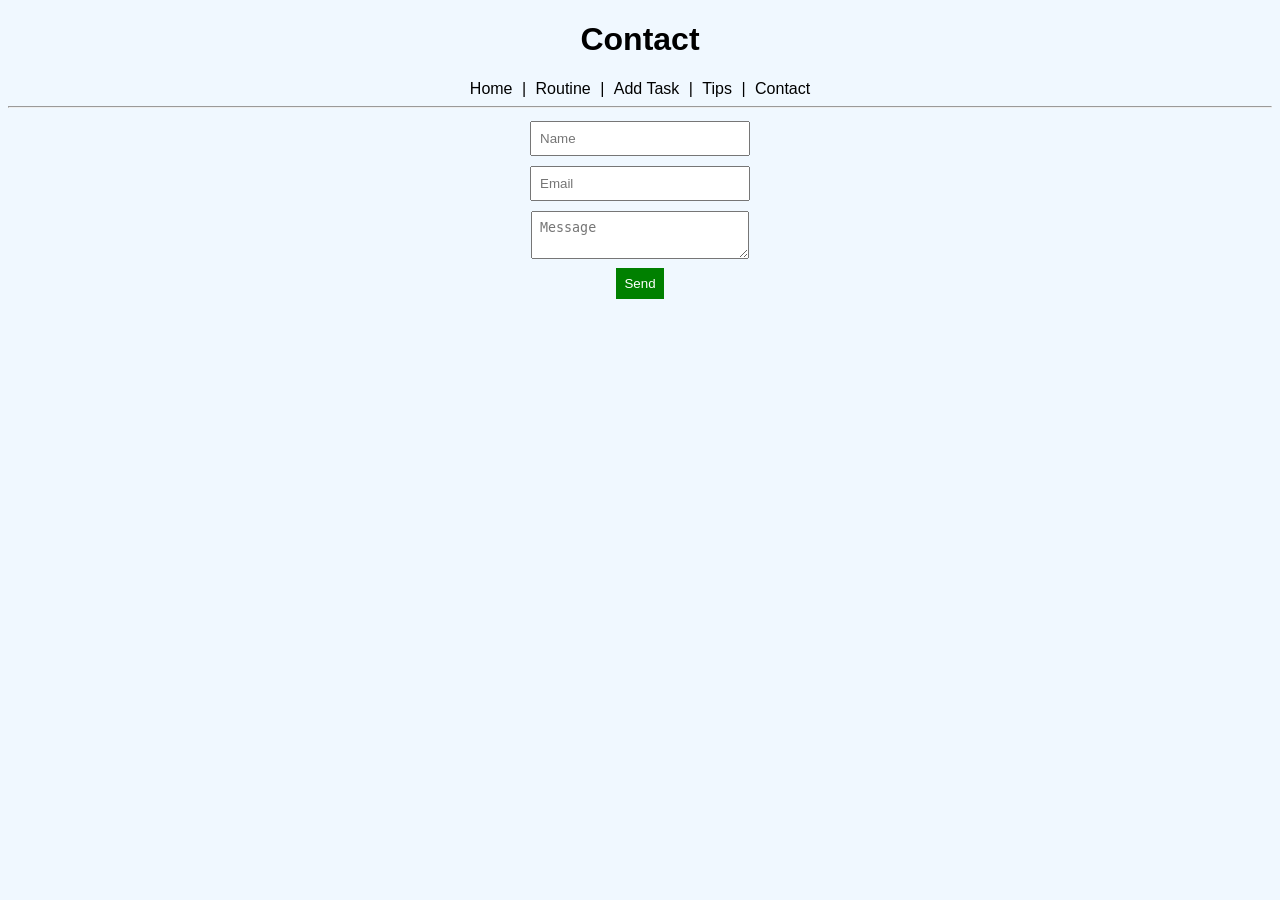
==== contact.html @ 7ee7f537 "Add files via upload" ====
<!DOCTYPE html>
<html>
<head>
    <title>Contact</title>
    <link rel="stylesheet" href="style.css">
    <script src="script.js"></script>
</head>
<body>

<h1>Contact</h1>

<a href="index.html">Home</a> |
<a href="routine.html">Routine</a> |
<a href="planner.html">Add Task</a> |
<a href="tips.html">Tips</a> |
<a href="contact.html">Contact</a>
<hr>

<form onsubmit="return validateForm()">
    <input type="text" id="name" placeholder="Name"><br>
    <input type="email" id="email" placeholder="Email"><br>
    <textarea id="msg" placeholder="Message"></textarea><br>
    <button type="submit">Send</button>
</form>

</body>
</html>
---- style.css ----
body {
    font-family: Arial;
    background-color: #f0f8ff;
    text-align: center;
}

a {
    text-decoration: none;
    margin: 5px;
    color: black;
}

a:hover {
    color: blue;
}

table {
    margin: auto;
    border-collapse: collapse;
    width: 60%;
}

td, th {
    border: 1px solid black;
    padding: 10px;
}

input, textarea {
    margin: 5px;
    padding: 8px;
    width: 200px;
}

button {
    padding: 8px;
    background-color: green;
    color: white;
    border: none;
}
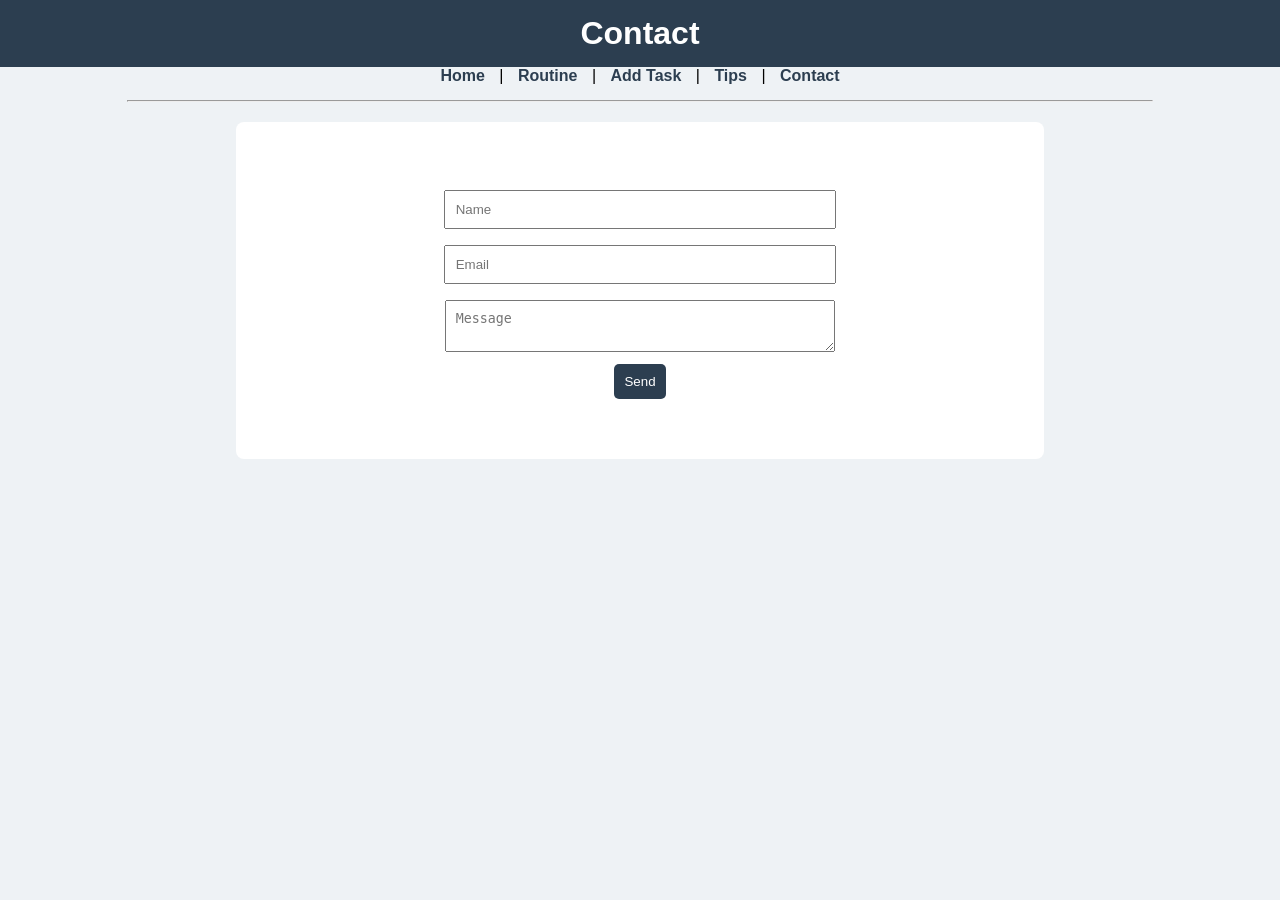
==== commit d87b1498: "Add files via upload" ====
--- a/contact.html
+++ b/contact.html
@@ -1,9 +1,9 @@
 <!DOCTYPE html>
 <html>
 <head>
-    <title>Contact</title>
-    <link rel="stylesheet" href="style.css">
-    <script src="script.js"></script>
+<title>Contact</title>
+<link rel="stylesheet" href="style.css">
+<script src="script.js"></script>
 </head>
 <body>
 
@@ -16,12 +16,14 @@
 <a href="contact.html">Contact</a>
 <hr>
 
+<section>
 <form onsubmit="return validateForm()">
-    <input type="text" id="name" placeholder="Name"><br>
-    <input type="email" id="email" placeholder="Email"><br>
-    <textarea id="msg" placeholder="Message"></textarea><br>
-    <button type="submit">Send</button>
+<input type="text" id="name" placeholder="Name"><br>
+<input type="email" id="email" placeholder="Email"><br>
+<textarea id="msg" placeholder="Message"></textarea><br>
+<button type="submit">Send</button>
 </form>
+</section>
 
 </body>
 </html>
--- a/style.css
+++ b/style.css
@@ -1,39 +1,65 @@
 body {
-    font-family: Arial;
-    background-color: #f0f8ff;
-    text-align: center;
+font-family: Arial, sans-serif;
+background-color: #eef2f5;
+margin: 0;
+text-align: center;
+}
+
+h1 {
+background-color: #2c3e50;
+color: white;
+padding: 15px;
+margin: 0;
 }
 
 a {
-    text-decoration: none;
-    margin: 5px;
-    color: black;
+text-decoration: none;
+margin: 10px;
+color: #2c3e50;
+font-weight: bold;
 }
 
 a:hover {
-    color: blue;
+color: #007BFF;
+}
+
+hr {
+width: 80%;
+margin: 15px auto;
+}
+
+section, table, form, ul {
+background-color: white;
+width: 60%;
+margin: 20px auto;
+padding: 20px;
+border-radius: 8px;
 }
 
 table {
-    margin: auto;
-    border-collapse: collapse;
-    width: 60%;
+border-collapse: collapse;
+width: 100%;
 }
 
 td, th {
-    border: 1px solid black;
-    padding: 10px;
+border: 1px solid #ccc;
+padding: 10px;
 }
 
 input, textarea {
-    margin: 5px;
-    padding: 8px;
-    width: 200px;
+width: 80%;
+padding: 10px;
+margin: 8px;
 }
 
 button {
-    padding: 8px;
-    background-color: green;
-    color: white;
-    border: none;
+padding: 10px;
+background-color: #2c3e50;
+color: white;
+border: none;
+border-radius: 5px;
 }
+
+button:hover {
+background-color: #007BFF;
+}
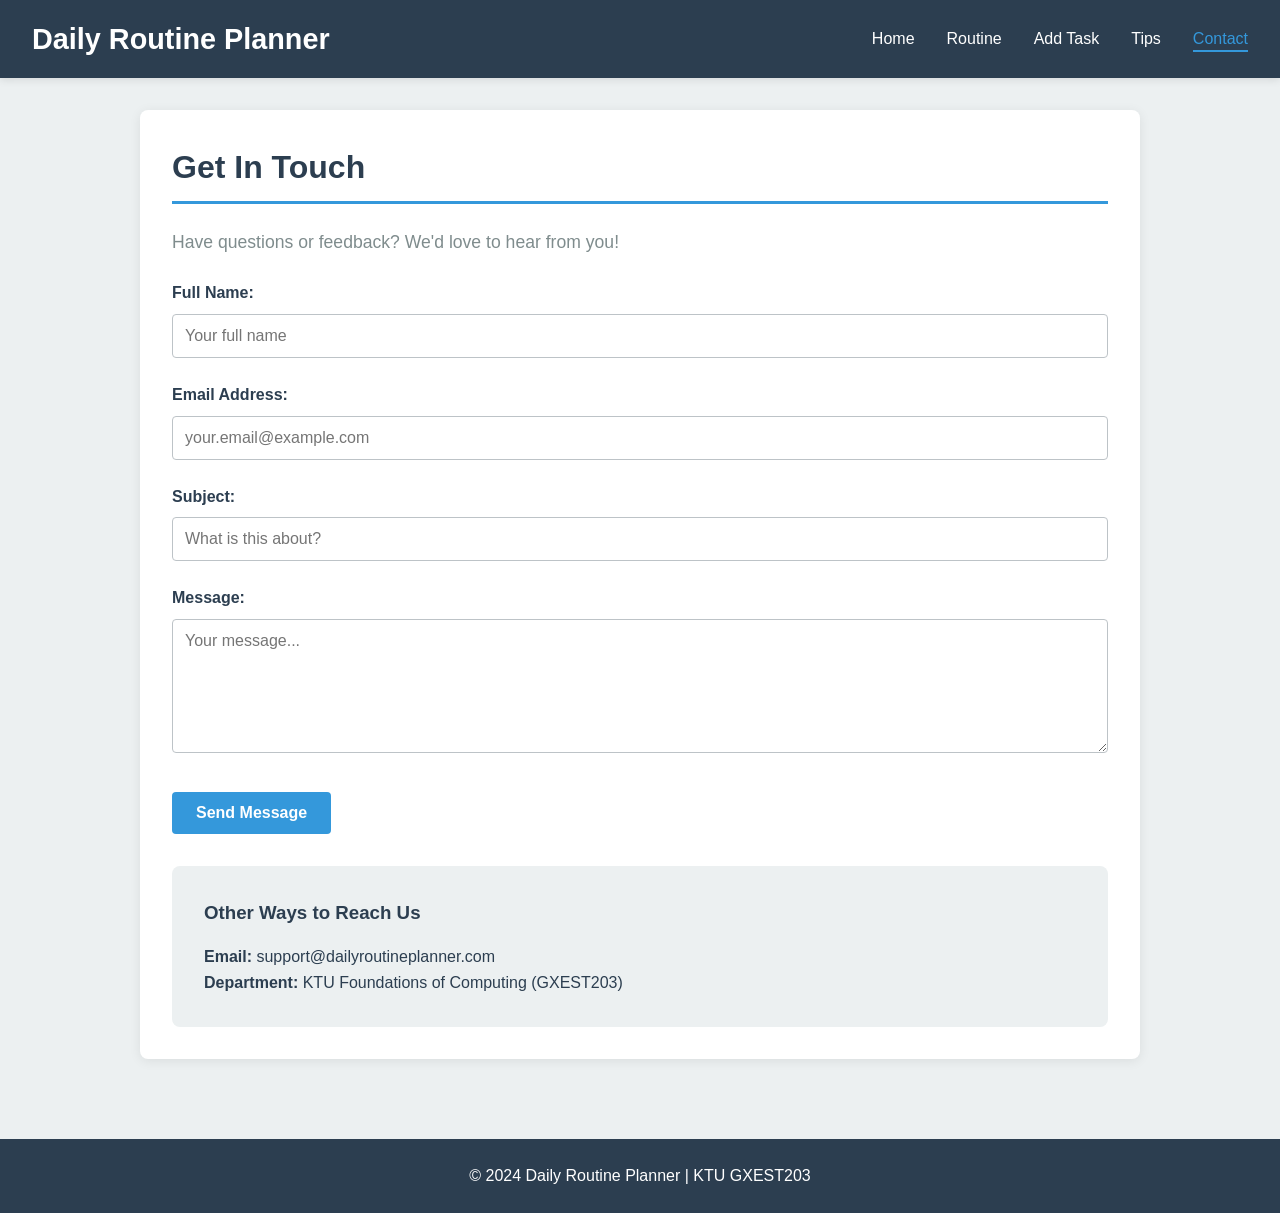
==== commit 01444199: "Add files via upload" ====
--- a/contact.html
+++ b/contact.html
@@ -1,29 +1,142 @@
 <!DOCTYPE html>
-<html>
+<html lang="en">
 <head>
-<title>Contact</title>
+<meta charset="UTF-8">
+<meta name="viewport" content="width=device-width, initial-scale=1.0">
+<title>Contact Us</title>
 <link rel="stylesheet" href="style.css">
-<script src="script.js"></script>
 </head>
 <body>
+<nav class="navbar">
+  <h1>Daily Routine Planner</h1>
+  <ul class="nav-links">
+    <li><a href="index.html">Home</a></li>
+    <li><a href="routine.html">Routine</a></li>
+    <li><a href="planner.html">Add Task</a></li>
+    <li><a href="tips.html">Tips</a></li>
+    <li><a href="contact.html" class="active">Contact</a></li>
+  </ul>
+</nav>
 
-<h1>Contact</h1>
+<main>
+  <section class="container">
+    <h2>Get In Touch</h2>
+    <p class="section-subtitle">Have questions or feedback? We'd love to hear from you!</p>
 
-<a href="index.html">Home</a> |
-<a href="routine.html">Routine</a> |
-<a href="planner.html">Add Task</a> |
-<a href="tips.html">Tips</a> |
-<a href="contact.html">Contact</a>
-<hr>
+    <form onsubmit="validateForm(event)" class="contact-form">
+      <div class="form-group">
+        <label for="name">Full Name:</label>
+        <input type="text" id="name" placeholder="Your full name" required>
+        <span class="error" id="nameError"></span>
+      </div>
 
-<section>
-<form onsubmit="return validateForm()">
-<input type="text" id="name" placeholder="Name"><br>
-<input type="email" id="email" placeholder="Email"><br>
-<textarea id="msg" placeholder="Message"></textarea><br>
-<button type="submit">Send</button>
-</form>
-</section>
+      <div class="form-group">
+        <label for="email">Email Address:</label>
+        <input type="email" id="email" placeholder="your.email@example.com" required>
+        <span class="error" id="emailError"></span>
+      </div>
 
+      <div class="form-group">
+        <label for="subject">Subject:</label>
+        <input type="text" id="subject" placeholder="What is this about?" required>
+        <span class="error" id="subjectError"></span>
+      </div>
+
+      <div class="form-group">
+        <label for="msg">Message:</label>
+        <textarea id="msg" placeholder="Your message..." rows="6" required></textarea>
+        <span class="error" id="msgError"></span>
+      </div>
+
+      <button type="submit" class="btn btn-primary">Send Message</button>
+    </form>
+
+    <div id="success-msg" class="success-msg" style="display:none;">
+      ✓ Message sent successfully! We'll get back to you soon.
+    </div>
+
+    <section class="contact-info">
+      <h3>Other Ways to Reach Us</h3>
+      <p><strong>Email:</strong> support@dailyroutineplanner.com</p>
+      <p><strong>Department:</strong> KTU Foundations of Computing (GXEST203)</p>
+    </section>
+  </section>
+</main>
+
+<footer>
+  <p>&copy; 2024 Daily Routine Planner | KTU GXEST203</p>
+</footer>
+
+<script src="script.js"></script>
+<script>
+  function validateForm(e) {
+    e.preventDefault();
+    
+    const name = document.getElementById('name');
+    const email = document.getElementById('email');
+    const subject = document.getElementById('subject');
+    const msg = document.getElementById('msg');
+    
+    const nameError = document.getElementById('nameError');
+    const emailError = document.getElementById('emailError');
+    const subjectError = document.getElementById('subjectError');
+    const msgError = document.getElementById('msgError');
+    
+    nameError.textContent = '';
+    emailError.textContent = '';
+    subjectError.textContent = '';
+    msgError.textContent = '';
+    
+    let isValid = true;
+    
+    if (name.value.trim().length < 2) {
+      nameError.textContent = 'Name must be at least 2 characters';
+      isValid = false;
+    }
+    
+    const emailPattern = /^[^\s@]+@[^\s@]+\.[^\s@]+$/;
+    if (!emailPattern.test(email.value)) {
+      emailError.textContent = 'Please enter a valid email address';
+      isValid = false;
+    }
+    
+    if (subject.value.trim().length < 3) {
+      subjectError.textContent = 'Subject must be at least 3 characters';
+      isValid = false;
+    }
+    
+    if (msg.value.trim().length < 10) {
+      msgError.textContent = 'Message must be at least 10 characters';
+      isValid = false;
+    }
+    
+    if (!isValid) return false;
+    
+    // Save message to localStorage
+    const messages = JSON.parse(localStorage.getItem('contactMessages')) || [];
+    messages.push({
+      name: name.value,
+      email: email.value,
+      subject: subject.value,
+      message: msg.value,
+      timestamp: new Date().toLocaleString()
+    });
+    localStorage.setItem('contactMessages', JSON.stringify(messages));
+    
+    const successMsg = document.getElementById('success-msg');
+    successMsg.style.display = 'block';
+    
+    name.value = '';
+    email.value = '';
+    subject.value = '';
+    msg.value = '';
+    
+    setTimeout(() => {
+      successMsg.style.display = 'none';
+    }, 4000);
+    
+    return false;
+  }
+</script>
 </body>
 </html>
--- a/style.css
+++ b/style.css
@@ -1,65 +1,492 @@
+* {
+  margin: 0;
+  padding: 0;
+  box-sizing: border-box;
+}
+
+:root {
+  --primary-color: #2c3e50;
+  --secondary-color: #3498db;
+  --success-color: #27ae60;
+  --danger-color: #e74c3c;
+  --warning-color: #f39c12;
+  --light-bg: #ecf0f1;
+  --text-dark: #2c3e50;
+  --text-light: #7f8c8d;
+  --border-color: #bdc3c7;
+}
+
 body {
-font-family: Arial, sans-serif;
-background-color: #eef2f5;
-margin: 0;
-text-align: center;
-}
-
-h1 {
-background-color: #2c3e50;
-color: white;
-padding: 15px;
-margin: 0;
-}
-
-a {
-text-decoration: none;
-margin: 10px;
-color: #2c3e50;
-font-weight: bold;
-}
-
-a:hover {
-color: #007BFF;
-}
-
-hr {
-width: 80%;
-margin: 15px auto;
-}
-
-section, table, form, ul {
-background-color: white;
-width: 60%;
-margin: 20px auto;
-padding: 20px;
-border-radius: 8px;
-}
-
+  font-family: 'Segoe UI', Tahoma, Geneva, Verdana, sans-serif;
+  background-color: var(--light-bg);
+  color: var(--text-dark);
+  line-height: 1.6;
+}
+
+/* Navigation Bar */
+.navbar {
+  background-color: var(--primary-color);
+  color: white;
+  padding: 1rem 2rem;
+  box-shadow: 0 2px 8px rgba(0,0,0,0.1);
+  display: flex;
+  justify-content: space-between;
+  align-items: center;
+  flex-wrap: wrap;
+  gap: 2rem;
+}
+
+.navbar h1 {
+  font-size: 1.8rem;
+  font-weight: 600;
+  margin: 0;
+}
+
+.nav-links {
+  list-style: none;
+  display: flex;
+  gap: 2rem;
+  flex-wrap: wrap;
+}
+
+.nav-links a {
+  color: white;
+  text-decoration: none;
+  font-weight: 500;
+  transition: color 0.3s ease;
+  position: relative;
+}
+
+.nav-links a:hover,
+.nav-links a.active {
+  color: var(--secondary-color);
+}
+
+.nav-links a.active::after {
+  content: '';
+  position: absolute;
+  bottom: -5px;
+  left: 0;
+  width: 100%;
+  height: 2px;
+  background-color: var(--secondary-color);
+}
+
+/* Main Content */
+main {
+  min-height: calc(100vh - 200px);
+  padding: 2rem 1rem;
+}
+
+.container {
+  max-width: 1000px;
+  margin: 0 auto;
+  background: white;
+  padding: 2rem;
+  border-radius: 8px;
+  box-shadow: 0 2px 12px rgba(0,0,0,0.08);
+}
+
+.container h2 {
+  font-size: 2rem;
+  margin-bottom: 1.5rem;
+  color: var(--primary-color);
+  border-bottom: 3px solid var(--secondary-color);
+  padding-bottom: 0.5rem;
+}
+
+/* Forms */
+.form-group {
+  margin-bottom: 1.5rem;
+}
+
+.form-group label {
+  display: block;
+  margin-bottom: 0.5rem;
+  font-weight: 600;
+  color: var(--text-dark);
+}
+
+input[type="text"],
+input[type="email"],
+input[type="time"],
+textarea,
+select {
+  width: 100%;
+  padding: 0.75rem;
+  border: 1px solid var(--border-color);
+  border-radius: 4px;
+  font-size: 1rem;
+  font-family: inherit;
+  transition: border-color 0.3s ease;
+}
+
+input[type="text"]:focus,
+input[type="email"]:focus,
+input[type="time"]:focus,
+textarea:focus,
+select:focus {
+  outline: none;
+  border-color: var(--secondary-color);
+  box-shadow: 0 0 0 3px rgba(52, 152, 219, 0.1);
+}
+
+textarea {
+  resize: vertical;
+  min-height: 120px;
+}
+
+/* Buttons */
+.btn {
+  display: inline-block;
+  padding: 0.75rem 1.5rem;
+  background-color: var(--secondary-color);
+  color: white;
+  text-decoration: none;
+  border: none;
+  border-radius: 4px;
+  cursor: pointer;
+  font-weight: 600;
+  font-size: 1rem;
+  transition: all 0.3s ease;
+  margin-top: 0.5rem;
+}
+
+.btn:hover {
+  background-color: #2980b9;
+  transform: translateY(-2px);
+  box-shadow: 0 4px 12px rgba(52, 152, 219, 0.3);
+}
+
+.btn-primary {
+  background-color: var(--secondary-color);
+}
+
+.btn-primary:hover {
+  background-color: #2980b9;
+}
+
+.btn-secondary {
+  background-color: var(--text-light);
+}
+
+.btn-secondary:hover {
+  background-color: #5a6c7d;
+}
+
+.btn-danger {
+  background-color: var(--danger-color);
+}
+
+.btn-danger:hover {
+  background-color: #c0392b;
+}
+
+.btn-small {
+  padding: 0.4rem 0.8rem;
+  font-size: 0.85rem;
+  background-color: var(--danger-color);
+}
+
+.btn-small:hover {
+  background-color: #c0392b;
+}
+
+/* Tables */
 table {
-border-collapse: collapse;
-width: 100%;
-}
-
-td, th {
-border: 1px solid #ccc;
-padding: 10px;
-}
-
-input, textarea {
-width: 80%;
-padding: 10px;
-margin: 8px;
-}
-
-button {
-padding: 10px;
-background-color: #2c3e50;
-color: white;
-border: none;
-border-radius: 5px;
-}
-
-button:hover {
-background-color: #007BFF;
-}
+  width: 100%;
+  border-collapse: collapse;
+  margin: 1.5rem 0;
+  background: white;
+}
+
+thead {
+  background-color: var(--primary-color);
+  color: white;
+}
+
+th {
+  padding: 1rem;
+  text-align: left;
+  font-weight: 600;
+}
+
+td {
+  padding: 1rem;
+  border-bottom: 1px solid var(--border-color);
+}
+
+tbody tr:hover {
+  background-color: #f8f9fa;
+}
+
+/* Status Badges */
+.status {
+  display: inline-block;
+  padding: 0.4rem 0.8rem;
+  border-radius: 20px;
+  font-size: 0.85rem;
+  font-weight: 600;
+}
+
+.status.pending {
+  background-color: var(--warning-color);
+  color: white;
+}
+
+.status.completed {
+  background-color: var(--success-color);
+  color: white;
+}
+
+/* Error & Success Messages */
+.error {
+  color: var(--danger-color);
+  font-size: 0.85rem;
+  margin-top: 0.3rem;
+  display: block;
+}
+
+.success-msg {
+  background-color: var(--success-color);
+  color: white;
+  padding: 1rem;
+  border-radius: 4px;
+  margin: 1rem 0;
+  font-weight: 600;
+}
+
+/* Hero Section */
+.hero {
+  text-align: center;
+  margin-bottom: 3rem;
+}
+
+.hero h2 {
+  font-size: 2.5rem;
+  margin-bottom: 0.5rem;
+}
+
+.hero p {
+  font-size: 1.2rem;
+  color: var(--text-light);
+}
+
+/* Features Grid */
+.features {
+  display: grid;
+  grid-template-columns: repeat(auto-fit, minmax(280px, 1fr));
+  gap: 2rem;
+  margin: 2rem 0;
+}
+
+.feature-card {
+  background: white;
+  padding: 2rem;
+  border-radius: 8px;
+  box-shadow: 0 4px 12px rgba(0,0,0,0.1);
+  text-align: center;
+  transition: transform 0.3s ease;
+}
+
+.feature-card:hover {
+  transform: translateY(-8px);
+  box-shadow: 0 8px 20px rgba(0,0,0,0.15);
+}
+
+.feature-card h3 {
+  font-size: 1.3rem;
+  margin-bottom: 0.5rem;
+  color: var(--primary-color);
+}
+
+.feature-card p {
+  color: var(--text-light);
+  margin-bottom: 1rem;
+}
+
+/* Tips Grid */
+.tips-grid {
+  display: grid;
+  grid-template-columns: repeat(auto-fit, minmax(300px, 1fr));
+  gap: 2rem;
+  margin: 2rem 0;
+}
+
+.tip-card {
+  background: linear-gradient(135deg, var(--secondary-color) 0%, #2980b9 100%);
+  color: white;
+  padding: 1.5rem;
+  border-radius: 8px;
+  box-shadow: 0 4px 12px rgba(0,0,0,0.15);
+}
+
+.tip-card h3 {
+  font-size: 1.2rem;
+  margin-bottom: 0.8rem;
+  font-weight: 600;
+}
+
+.tip-card p {
+  line-height: 1.8;
+  font-size: 0.95rem;
+}
+
+/* Best Practices */
+.best-practices {
+  background-color: #ecf0f1;
+  padding: 2rem;
+  border-radius: 8px;
+  margin-top: 2rem;
+}
+
+.best-practices h3 {
+  color: var(--primary-color);
+  margin-bottom: 1rem;
+}
+
+.best-practices ul {
+  list-style-position: inside;
+  line-height: 2;
+}
+
+.best-practices li {
+  color: var(--text-dark);
+}
+
+/* Routine Actions */
+.routine-actions {
+  display: flex;
+  gap: 1rem;
+  margin-bottom: 2rem;
+  flex-wrap: wrap;
+}
+
+/* Info Section */
+.info {
+  margin-top: 2rem;
+}
+
+.info ol {
+  margin-left: 1.5rem;
+  line-height: 2;
+}
+
+.info li {
+  margin-bottom: 0.5rem;
+}
+
+/* Empty State */
+.empty-state {
+  text-align: center;
+  padding: 3rem;
+  color: var(--text-light);
+}
+
+.empty-state a {
+  color: var(--secondary-color);
+  text-decoration: none;
+  font-weight: 600;
+}
+
+.empty-state a:hover {
+  text-decoration: underline;
+}
+
+/* Contact Info */
+.contact-info {
+  background-color: #ecf0f1;
+  padding: 2rem;
+  border-radius: 8px;
+  margin-top: 2rem;
+}
+
+.contact-info h3 {
+  color: var(--primary-color);
+  margin-bottom: 1rem;
+}
+
+.section-subtitle {
+  color: var(--text-light);
+  font-size: 1.1rem;
+  margin-bottom: 1.5rem;
+}
+
+/* Footer */
+footer {
+  background-color: var(--primary-color);
+  color: white;
+  text-align: center;
+  padding: 1.5rem;
+  margin-top: 3rem;
+}
+
+/* Responsive Design */
+@media (max-width: 768px) {
+  .navbar {
+    flex-direction: column;
+    align-items: flex-start;
+    gap: 1rem;
+  }
+
+  .nav-links {
+    flex-direction: column;
+    gap: 0.5rem;
+  }
+
+  .container {
+    padding: 1.5rem;
+  }
+
+  .container h2 {
+    font-size: 1.5rem;
+  }
+
+  .hero h2 {
+    font-size: 1.8rem;
+  }
+
+  .tips-grid,
+  .features {
+    grid-template-columns: 1fr;
+  }
+
+  table {
+    font-size: 0.9rem;
+  }
+
+  th, td {
+    padding: 0.7rem;
+  }
+
+  .routine-actions {
+    flex-direction: column;
+  }
+
+  .btn {
+    width: 100%;
+    text-align: center;
+  }
+}
+
+@media (max-width: 480px) {
+  .navbar h1 {
+    font-size: 1.3rem;
+  }
+
+  .nav-links {
+    gap: 0.3rem;
+  }
+
+  .nav-links a {
+    font-size: 0.9rem;
+  }
+
+  main {
+    padding: 1rem;
+  }
+
+  .container {
+    padding: 1rem;
+  }
+}
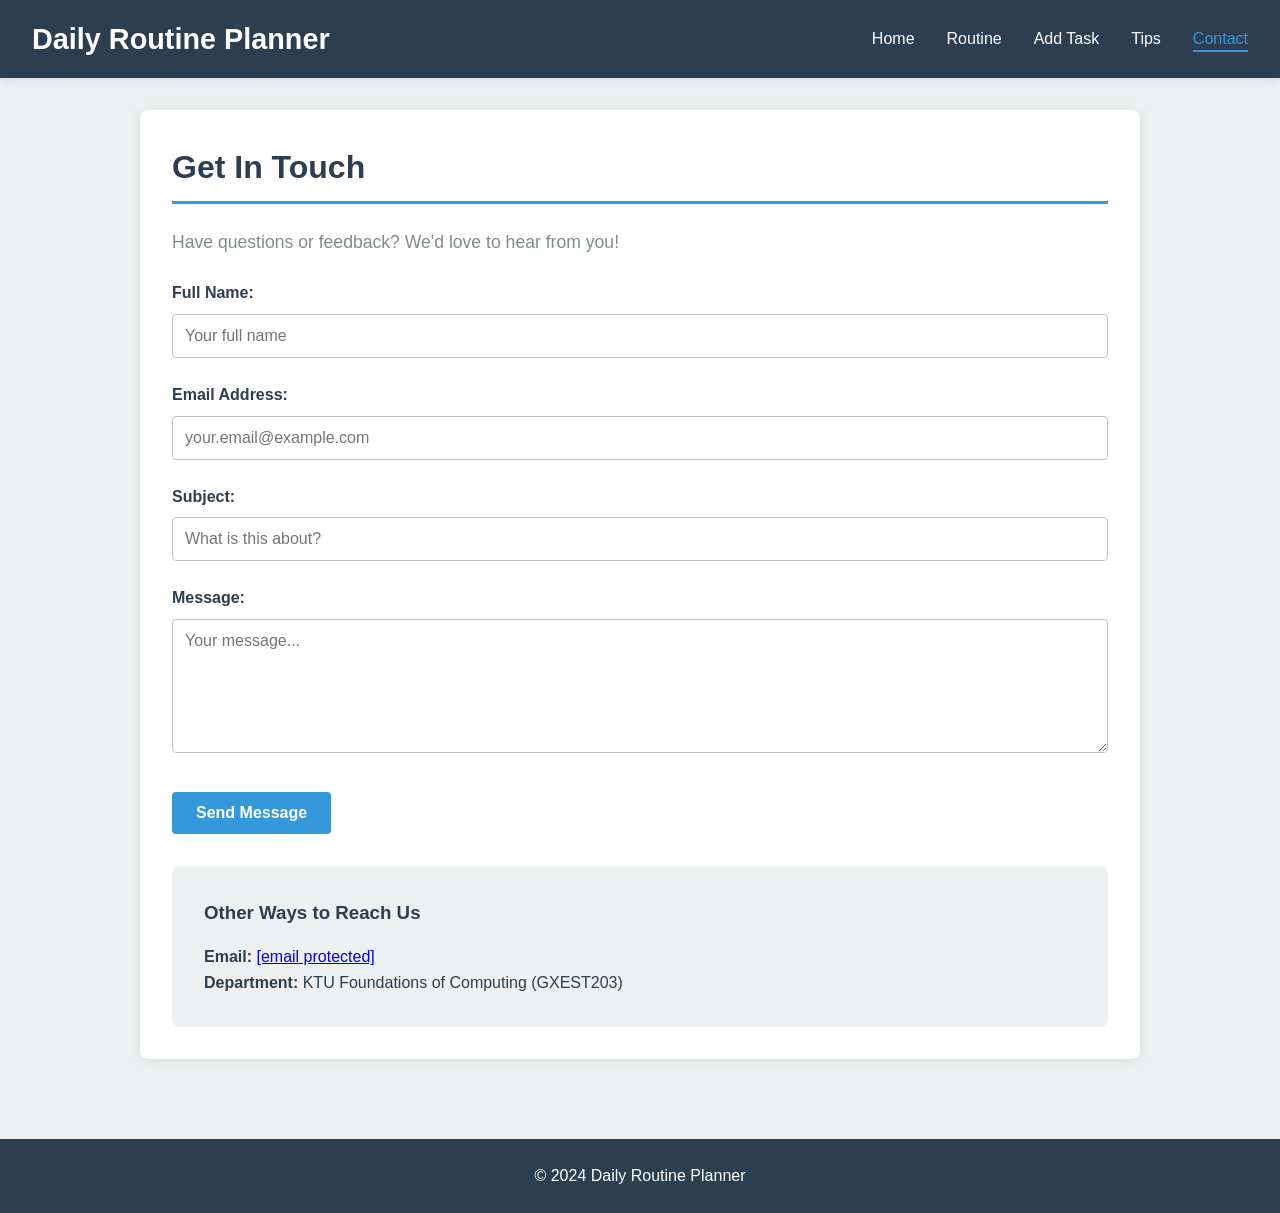
==== commit fd695560: "Add files via upload" ====
--- a/contact.html
+++ b/contact.html
@@ -52,22 +52,22 @@
     </form>
 
     <div id="success-msg" class="success-msg" style="display:none;">
-      ✓ Message sent successfully! We'll get back to you soon.
+      Message sent successfully! We'll get back to you soon.
     </div>
 
     <section class="contact-info">
       <h3>Other Ways to Reach Us</h3>
-      <p><strong>Email:</strong> support@dailyroutineplanner.com</p>
+      <p><strong>Email:</strong> <a href="/cdn-cgi/l/email-protection" class="__cf_email__" data-cfemail="65161015150a17112501040c091c170a10110c0b001509040b0b00174b060a08">[email&#160;protected]</a></p>
       <p><strong>Department:</strong> KTU Foundations of Computing (GXEST203)</p>
     </section>
   </section>
 </main>
 
 <footer>
-  <p>&copy; 2024 Daily Routine Planner | KTU GXEST203</p>
+  <p>&copy; 2024 Daily Routine Planner</p>
 </footer>
 
-<script src="script.js"></script>
+<script data-cfasync="false" src="/cdn-cgi/scripts/5c5dd728/cloudflare-static/email-decode.min.js"></script><script src="script.js"></script>
 <script>
   function validateForm(e) {
     e.preventDefault();
@@ -124,19 +124,4 @@
     localStorage.setItem('contactMessages', JSON.stringify(messages));
     
     const successMsg = document.getElementById('success-msg');
-    successMsg.style.display = 'block';
-    
-    name.value = '';
-    email.value = '';
-    subject.value = '';
-    msg.value = '';
-    
-    setTimeout(() => {
-      successMsg.style.display = 'none';
-    }, 4000);
-    
-    return false;
-  }
-</script>
-</body>
-</html>
+    successMsg.style.displ
--- a/style.css
+++ b/style.css
@@ -154,7 +154,6 @@
 
 .btn:hover {
   background-color: #2980b9;
-  transform: translateY(-2px);
   box-shadow: 0 4px 12px rgba(52, 152, 219, 0.3);
 }
 
@@ -289,11 +288,6 @@
   transition: transform 0.3s ease;
 }
 
-.feature-card:hover {
-  transform: translateY(-8px);
-  box-shadow: 0 8px 20px rgba(0,0,0,0.15);
-}
-
 .feature-card h3 {
   font-size: 1.3rem;
   margin-bottom: 0.5rem;
